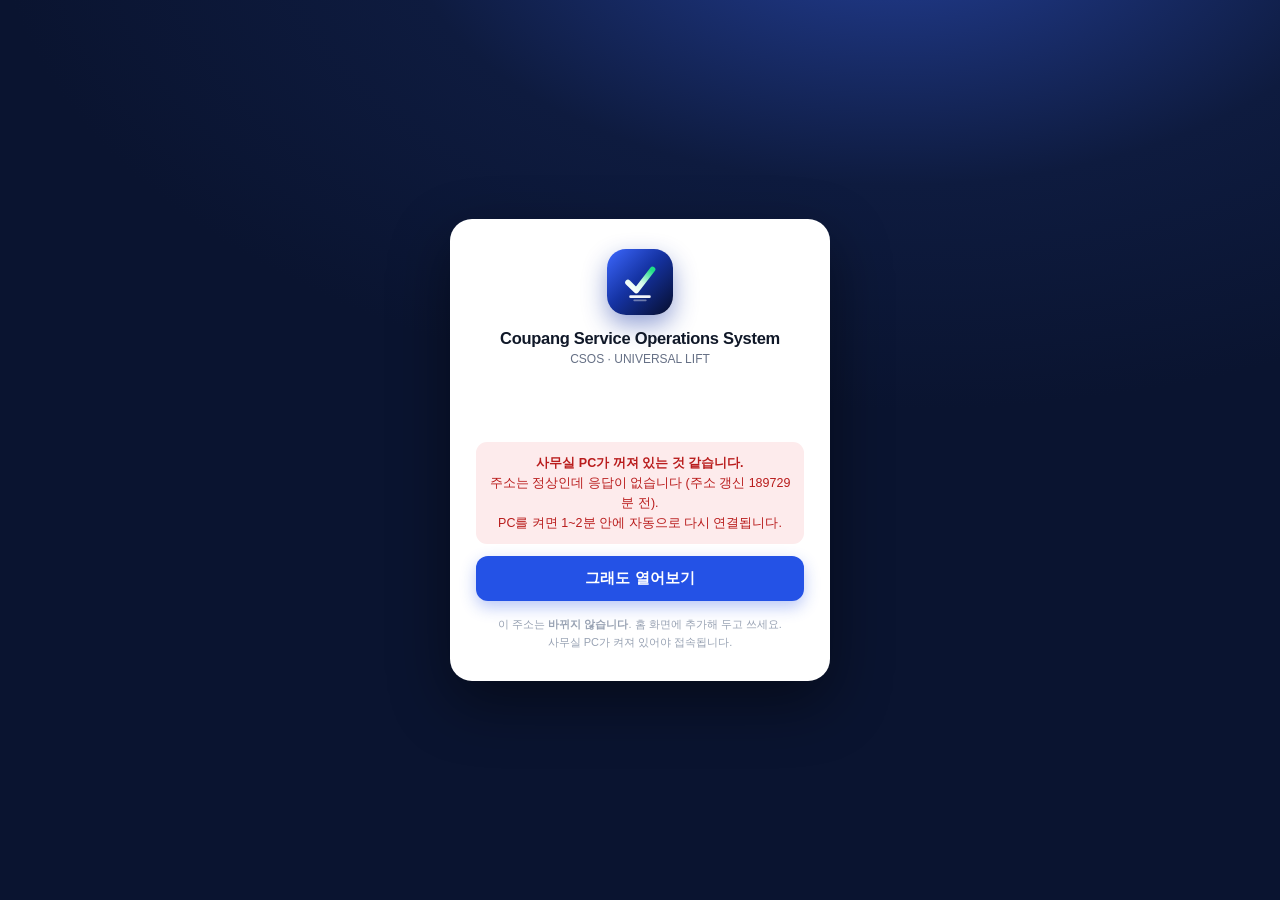
==== docs/index.html @ f4313d32 "모바일 접속 고정화: 홈 화면 아이콘이 터널 주소가 아닌 고정 진입점을 향하게" ====
<!doctype html>
<html lang="ko"><head><meta charset="utf-8">
<meta name="viewport" content="width=device-width,initial-scale=1,viewport-fit=cover">
<meta name="theme-color" content="#0E1B3F">
<title>Coupang Service Operations System</title>
<link rel="icon" href="icon.svg" type="image/svg+xml">
<link rel="apple-touch-icon" href="icon-180.png">
<link rel="manifest" href="manifest.json">
<meta name="apple-mobile-web-app-capable" content="yes">
<meta name="apple-mobile-web-app-title" content="CSOS">
<meta name="apple-mobile-web-app-status-bar-style" content="black-translucent">
<meta name="theme-color" content="#060D2B">
<style>
:root{--navy:#0E1B3F;--brand:#2452E6}
*{margin:0;padding:0;box-sizing:border-box}
body{font-family:"Nanum Gothic","Malgun Gothic",-apple-system,sans-serif;
 background:radial-gradient(900px 500px at 70% -10%,#24409A,var(--navy) 55%,#0A1430);
 min-height:100vh;display:flex;align-items:center;justify-content:center;padding:22px;color:#fff}
.card{background:#fff;color:#101828;border-radius:22px;padding:30px 26px;max-width:380px;width:100%;
 text-align:center;box-shadow:0 22px 60px rgba(0,0,0,.45)}
.logo{width:66px;height:66px;margin:0 auto 14px;border-radius:19px;
 background:linear-gradient(135deg,#3D68FF,#1533A3 46%,#060D2B);display:flex;align-items:center;justify-content:center;
 box-shadow:0 10px 24px rgba(21,51,163,.45)}
.logo svg{width:46px;height:46px}
h1{font-size:16.5px;letter-spacing:-.3px;margin-bottom:4px}
.sub{font-size:12px;color:#667085;margin-bottom:20px}
.state{font-size:13.5px;color:#475467;min-height:44px;display:flex;align-items:center;justify-content:center;gap:8px}
.spin{width:15px;height:15px;border:2.5px solid #E4E9F0;border-top-color:var(--brand);
 border-radius:50%;animation:s .8s linear infinite;display:inline-block}
@keyframes s{to{transform:rotate(360deg)}}
a.btn{display:block;margin-top:12px;background:var(--brand);color:#fff;text-decoration:none;
 padding:13px;border-radius:12px;font-weight:800;font-size:14.5px;box-shadow:0 6px 16px rgba(36,82,230,.32)}
.err{background:#FDEBEC;color:#B91C1C;border-radius:11px;padding:11px;font-size:12.5px;line-height:1.6;margin-top:12px}
.tip{font-size:11px;color:#98A2B3;margin-top:14px;line-height:1.65}
</style></head>
<body><div class="card">
  <div class="logo"><svg viewBox="0 0 512 512" aria-hidden="true">
    <defs><linearGradient id="lg" x1=".08" y1="1" x2=".92" y2="0">
      <stop offset="0" stop-color="#fff"/><stop offset=".46" stop-color="#D6FBEA"/>
      <stop offset="1" stop-color="#1FDD86"/></linearGradient></defs>
    <path d="M122 262 L214 352 L396 116" fill="none" stroke="url(#lg)" stroke-width="62"
          stroke-linecap="round" stroke-linejoin="round"/>
    <rect x="136" y="404" width="240" height="30" rx="15" fill="#fff" opacity=".95"/>
    <rect x="182" y="452" width="148" height="18" rx="9" fill="#fff" opacity=".4"/></svg></div>
  <h1>Coupang Service Operations System</h1>
  <div class="sub">CSOS · UNIVERSAL LIFT</div>
  <div class="state" id="st"><span class="spin"></span> 접속 주소를 확인하는 중…</div>
  <div id="act"></div>
  <div class="tip">이 주소는 <b>바뀌지 않습니다</b>. 홈 화면에 추가해 두고 쓰세요.<br>
    사무실 PC가 켜져 있어야 접속됩니다.</div>
</div>
<script>
/* 고정 진입점: 현재 살아있는 터널 주소(endpoint.json)를 읽어 자동 이동한다.
   터널 주소가 바뀌어도 이 페이지 주소는 그대로이므로 폰 북마크를 고칠 필요가 없다. */
(async () => {
  const st = document.getElementById('st'), act = document.getElementById('act');

  /* 살아 있는지 **직접 찔러 보고** 넘어간다.
     예전에는 주소만 읽고 바로 이동해서, 터널이 죽어 있으면 폰에는 브라우저 기본 오류
     ("사이트에 연결할 수 없습니다")만 뜨고 왜 안 되는지 알 길이 없었다. */
  const alive = async (url) => {
    try{
      const c = new AbortController();
      const timer = setTimeout(()=>c.abort(), 8000);
      await fetch(url.replace(/\/$/,'') + '/api/ping?t=' + Date.now(),
                  {cache:'no-store', mode:'no-cors', signal:c.signal});
      clearTimeout(timer);
      return true;                       // no-cors라 내용은 못 읽지만, 응답이 오면 살아 있다
    }catch(e){ return false; }
  };

  const fail = (title, body, url) => {
    st.textContent = '';
    act.innerHTML = `<div class="err"><b>${title}</b><br>${body}</div>` +
      (url ? `<a class="btn" href="${url}">그래도 열어보기</a>` : '');
  };

  let d;
  try{
    const r = await fetch('endpoint.json?t=' + Date.now(), {cache:'no-store'});
    d = await r.json();
    if(!d.url) throw new Error('no url');
  }catch(e){
    return fail('접속 주소를 찾지 못했습니다.',
      '사무실 PC가 꺼져 있거나 아직 갱신 전일 수 있습니다.<br>' +
      'PC에서 <b>[CSOS 폰 접속 QR]</b>을 한 번 실행하면 갱신됩니다.');
  }

  st.innerHTML = '<span class="spin"></span> 연결을 확인하는 중…';
  if(!(await alive(d.url))){
    const min = d.updated ? Math.round((Date.now() - new Date(d.updated).getTime())/60000) : null;
    return fail('사무실 PC가 꺼져 있는 것 같습니다.',
      '주소는 정상인데 응답이 없습니다' + (min!=null ? ` (주소 갱신 ${min}분 전)` : '') + '.<br>' +
      'PC를 켜면 1~2분 안에 자동으로 다시 연결됩니다.', d.url);
  }
  st.innerHTML = '접속합니다…';
  act.innerHTML = `<a class="btn" href="${d.url}">바로 열기</a>`;
  location.replace(d.url);
})();
</script>
</body></html>
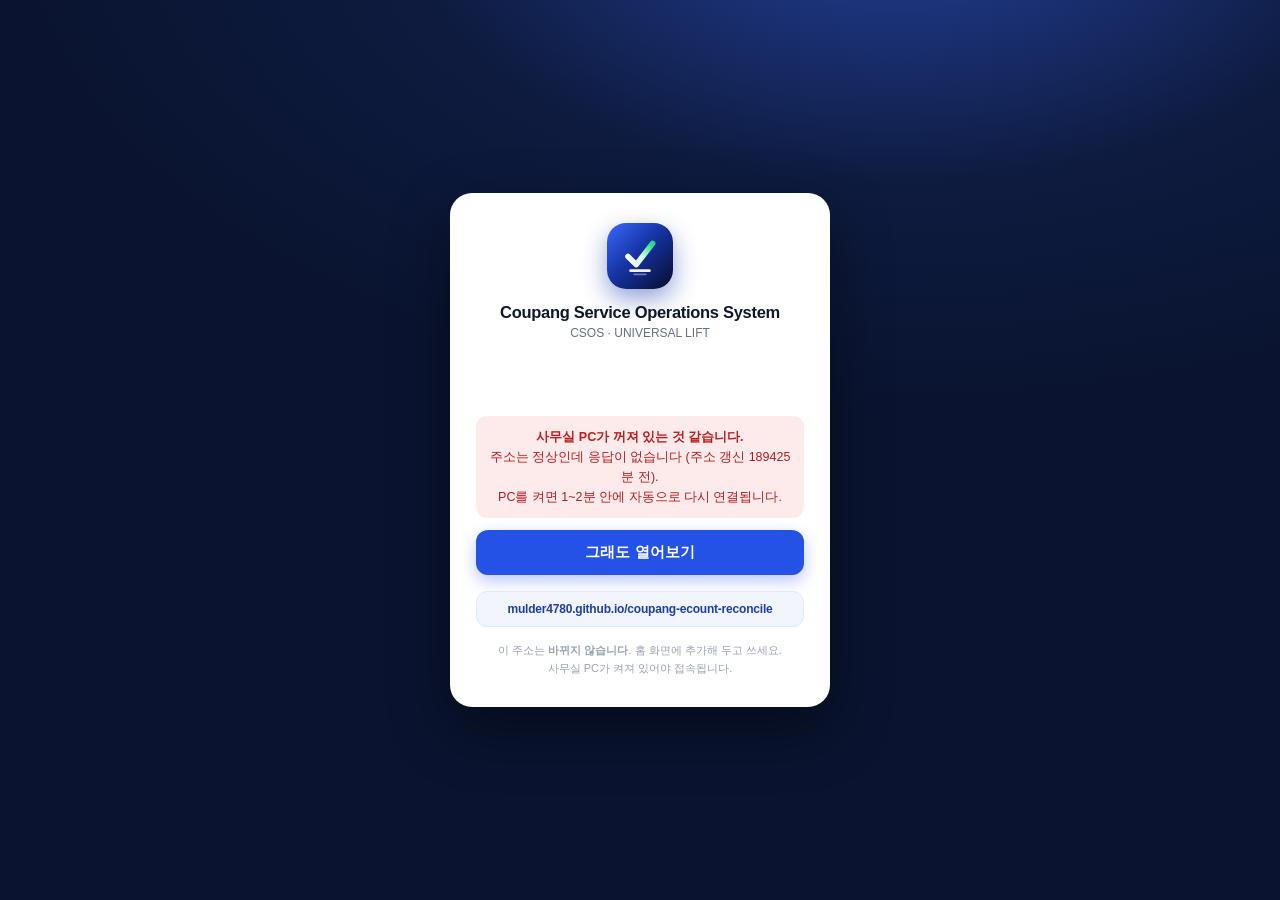
==== commit 40bfd46b: "앱: 고정 접속 주소 상시 표기 + 크롬 설치(서비스 워커) 양쪽 출처 지원 - 닫히는 "고정 주소에서 설치" 배너를 없애고, 대시보드에 고정 주소를   항상 보이는 카드로 표기(" ====
--- a/docs/index.html
+++ b/docs/index.html
@@ -32,6 +32,8 @@
  padding:13px;border-radius:12px;font-weight:800;font-size:14.5px;box-shadow:0 6px 16px rgba(36,82,230,.32)}
 .err{background:#FDEBEC;color:#B91C1C;border-radius:11px;padding:11px;font-size:12.5px;line-height:1.6;margin-top:12px}
 .tip{font-size:11px;color:#98A2B3;margin-top:14px;line-height:1.65}
+.addr{margin-top:16px;background:#F2F5FB;border:1px solid #E1E8F5;border-radius:11px;padding:10px 12px;
+ font-size:12px;font-weight:800;color:#1C3FA8;word-break:break-all;letter-spacing:-.2px}
 </style></head>
 <body><div class="card">
   <div class="logo"><svg viewBox="0 0 512 512" aria-hidden="true">
@@ -46,12 +48,19 @@
   <div class="sub">CSOS · UNIVERSAL LIFT</div>
   <div class="state" id="st"><span class="spin"></span> 접속 주소를 확인하는 중…</div>
   <div id="act"></div>
+  <div class="addr">mulder4780.github.io/coupang-ecount-reconcile</div>
   <div class="tip">이 주소는 <b>바뀌지 않습니다</b>. 홈 화면에 추가해 두고 쓰세요.<br>
     사무실 PC가 켜져 있어야 접속됩니다.</div>
 </div>
 <script>
 /* 고정 진입점: 현재 살아있는 터널 주소(endpoint.json)를 읽어 자동 이동한다.
    터널 주소가 바뀌어도 이 페이지 주소는 그대로이므로 폰 북마크를 고칠 필요가 없다. */
+/* 크롬이 [설치 및 바로가기 만들기]로 진짜 앱 설치를 해 주려면 서비스 워커가 있어야 한다.
+   없으면 메뉴를 눌러도 아무 일이 안 일어나거나 단순 북마크만 생긴다. */
+if ('serviceWorker' in navigator) {
+  navigator.serviceWorker.register('sw.js').catch(() => {});
+}
+
 (async () => {
   const st = document.getElementById('st'), act = document.getElementById('act');
 
@@ -93,9 +102,35 @@
       '주소는 정상인데 응답이 없습니다' + (min!=null ? ` (주소 갱신 ${min}분 전)` : '') + '.<br>' +
       'PC를 켜면 1~2분 안에 자동으로 다시 연결됩니다.', d.url);
   }
-  st.innerHTML = '접속합니다…';
-  act.innerHTML = `<a class="btn" href="${d.url}">바로 열기</a>`;
-  location.replace(d.url);
+  /* ★ 바로 넘겨 버리면 이 화면에서 [설치 및 바로가기 만들기]를 누를 틈이 없다.
+       홈 화면 아이콘은 **이 주소에서** 만들어야 오래 가는데, 페이지가 즉시 사라지니
+       설치를 할 수가 없었다(2026-07-27 실제 증상).
+       그래서 설치된 앱으로 열었을 때만 즉시 넘기고, 브라우저에서 그냥 열었을 때는
+       잠깐 멈춰 설치할 기회를 준다. ?stay=1 을 붙이면 아예 안 넘어간다. */
+  const installed = window.matchMedia('(display-mode: standalone)').matches
+                 || window.navigator.standalone === true;
+  const stay = new URLSearchParams(location.search).has('stay');
+  act.innerHTML = `<a class="btn" href="${d.url}">지금 열기</a>`;
+  if (installed) { location.replace(d.url); return; }
+  if (stay) { st.textContent = '이 화면에 머무릅니다. 메뉴에서 [설치 및 바로가기 만들기]를 누르세요.'; return; }
+
+  let left = 4;
+  const tick = () => {
+    st.textContent = `${left}초 후 접속합니다`;
+    if (left-- <= 0) { clearInterval(iv); location.replace(d.url); }
+  };
+  const iv = setInterval(tick, 1000); tick();
+  act.insertAdjacentHTML('beforeend',
+    `<button id="stayBtn" style="width:100%;margin-top:8px;background:#EEF2FF;color:#1C3FA8;
+      border:0;border-radius:12px;padding:12px;font-weight:800;font-size:14px;
+      font-family:inherit;cursor:pointer">여기서 홈 화면에 추가하기</button>
+     <div class="tip" style="margin-top:8px">
+       홈 화면 아이콘은 <b>이 주소로</b> 만들어야 나중에도 열립니다.</div>`);
+  document.getElementById('stayBtn').onclick = () => {
+    clearInterval(iv);
+    st.innerHTML = '<b>메뉴(⋮) → 설치 및 바로가기 만들기</b>를 누르세요.';
+    document.getElementById('stayBtn').remove();
+  };
 })();
 </script>
 </body></html>
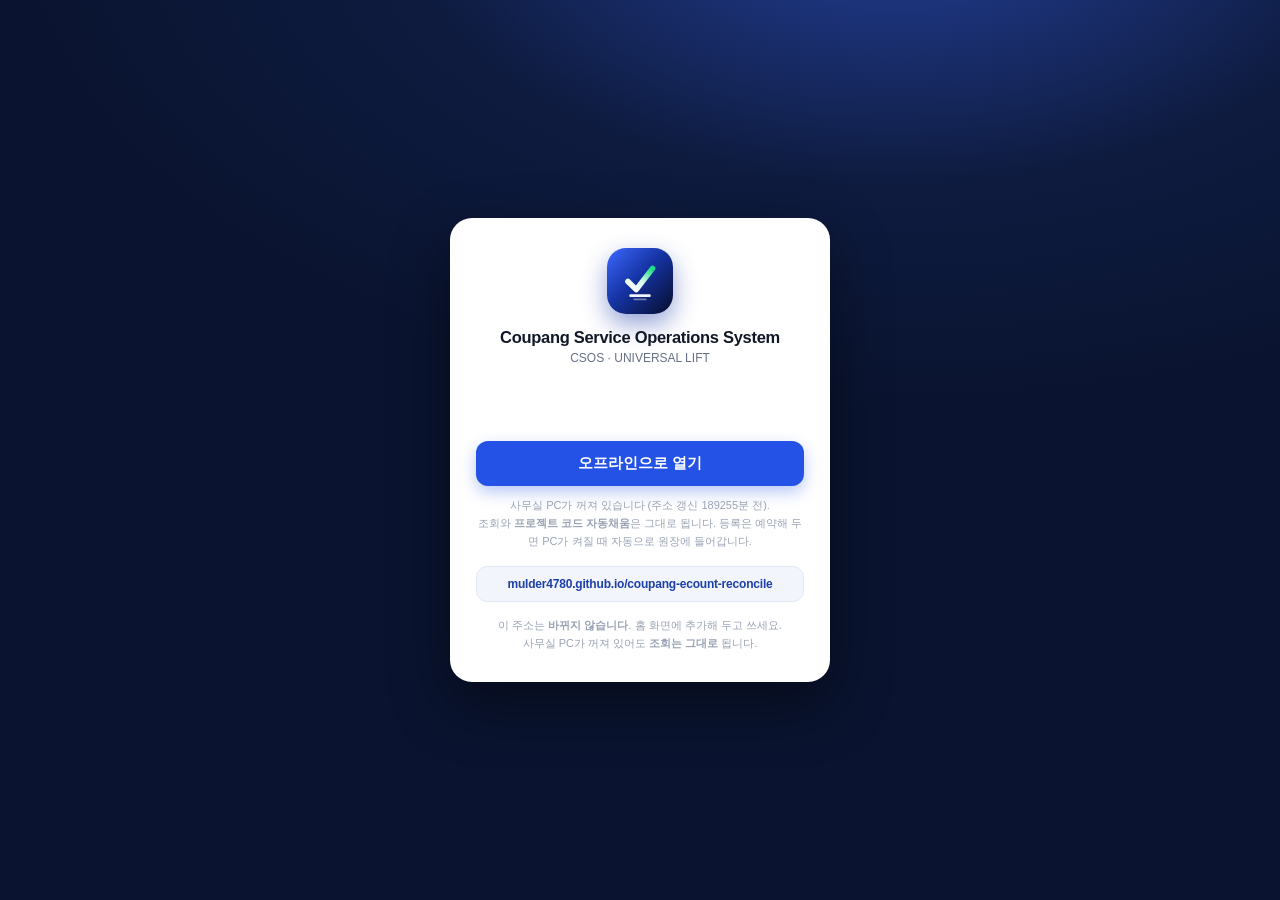
==== commit 9715d680: "프로젝트 코드 자동채움 + PC 없이 쓰는 폰 앱 프로젝트 코드 하나만 넣으면 나머지가 따라온다 - project_resolve.py: 코드 → 시트·행·ID 체인(접수/점검/작업" ====
--- a/docs/index.html
+++ b/docs/index.html
@@ -50,7 +50,7 @@
   <div id="act"></div>
   <div class="addr">mulder4780.github.io/coupang-ecount-reconcile</div>
   <div class="tip">이 주소는 <b>바뀌지 않습니다</b>. 홈 화면에 추가해 두고 쓰세요.<br>
-    사무실 PC가 켜져 있어야 접속됩니다.</div>
+    사무실 PC가 꺼져 있어도 <b>조회는 그대로</b> 됩니다.</div>
 </div>
 <script>
 /* 고정 진입점: 현재 살아있는 터널 주소(endpoint.json)를 읽어 자동 이동한다.
@@ -78,10 +78,15 @@
     }catch(e){ return false; }
   };
 
-  const fail = (title, body, url) => {
+  /* ★ 예전에는 여기서 끝이었다 — PC가 꺼져 있으면 폰에 오류만 뜨고 아무것도 못 했다.
+       이제는 **잠긴 사본으로 넘긴다**. 조회·프로젝트코드 자동채움·등록 예약은 PC 없이 된다. */
+  const offline = (why) => {
     st.textContent = '';
-    act.innerHTML = `<div class="err"><b>${title}</b><br>${body}</div>` +
-      (url ? `<a class="btn" href="${url}">그래도 열어보기</a>` : '');
+    act.innerHTML =
+      `<a class="btn" href="app.html">오프라인으로 열기</a>` +
+      `<div class="tip" style="margin-top:10px">${why}<br>` +
+      `조회와 <b>프로젝트 코드 자동채움</b>은 그대로 됩니다. 등록은 예약해 두면 ` +
+      `PC가 켜질 때 자동으로 원장에 들어갑니다.</div>`;
   };
 
   let d;
@@ -90,17 +95,13 @@
     d = await r.json();
     if(!d.url) throw new Error('no url');
   }catch(e){
-    return fail('접속 주소를 찾지 못했습니다.',
-      '사무실 PC가 꺼져 있거나 아직 갱신 전일 수 있습니다.<br>' +
-      'PC에서 <b>[CSOS 폰 접속 QR]</b>을 한 번 실행하면 갱신됩니다.');
+    return offline('사무실 PC가 꺼져 있습니다.');
   }
 
   st.innerHTML = '<span class="spin"></span> 연결을 확인하는 중…';
   if(!(await alive(d.url))){
     const min = d.updated ? Math.round((Date.now() - new Date(d.updated).getTime())/60000) : null;
-    return fail('사무실 PC가 꺼져 있는 것 같습니다.',
-      '주소는 정상인데 응답이 없습니다' + (min!=null ? ` (주소 갱신 ${min}분 전)` : '') + '.<br>' +
-      'PC를 켜면 1~2분 안에 자동으로 다시 연결됩니다.', d.url);
+    return offline('사무실 PC가 꺼져 있습니다' + (min!=null ? ` (주소 갱신 ${min}분 전)` : '') + '.');
   }
   /* ★ 바로 넘겨 버리면 이 화면에서 [설치 및 바로가기 만들기]를 누를 틈이 없다.
        홈 화면 아이콘은 **이 주소에서** 만들어야 오래 가는데, 페이지가 즉시 사라지니
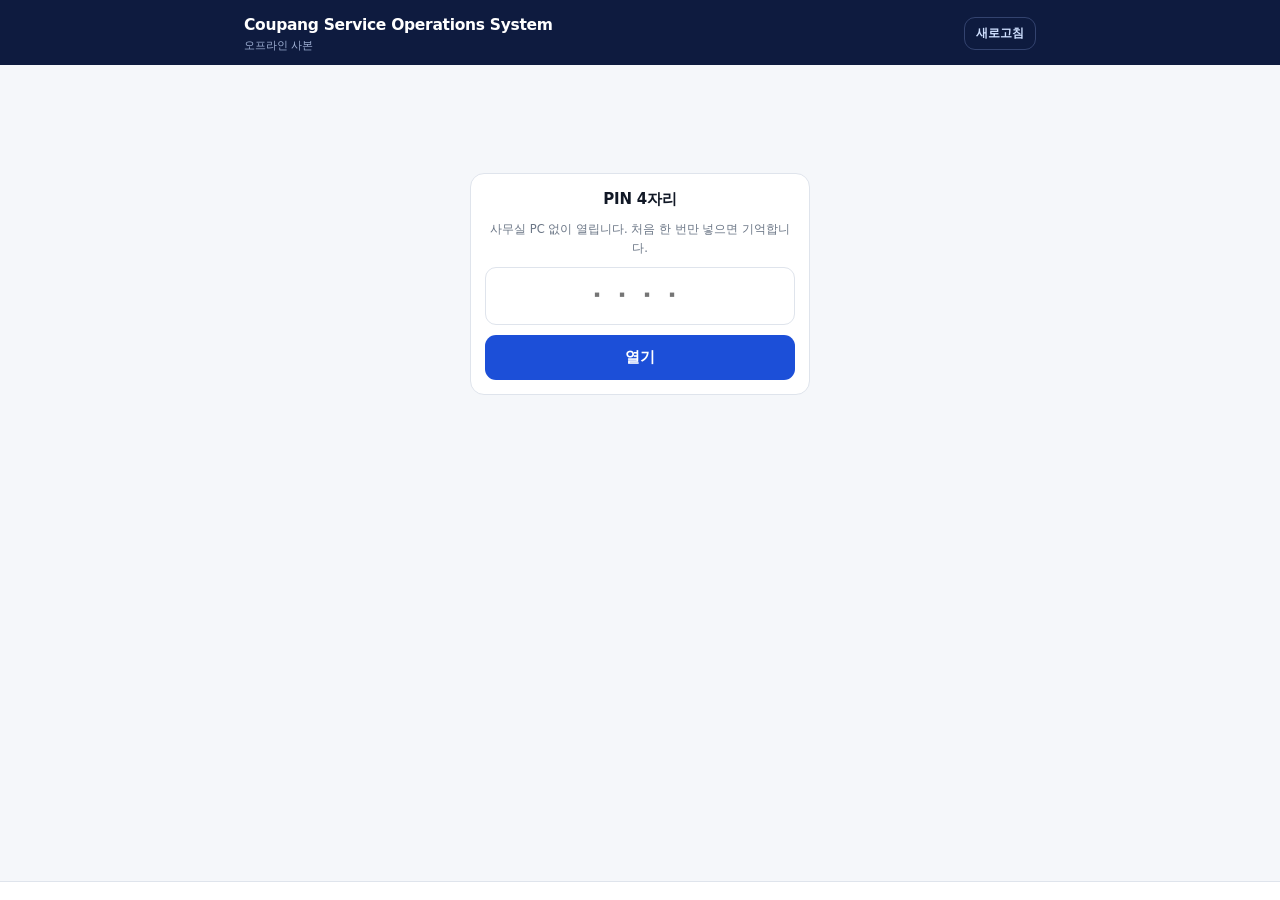
==== commit 862ec2d7: "PC가 꺼져도 폰이 그냥 열리게 — 자동 오프라인 전환 + 게시 자가치유 ■ 오늘 접속이 안 된 진짜 이유 터널이 밤새 새 주소로 바뀌었는데 **고정 주소는 옛 죽은 주소를 가리킨" ====
--- a/docs/index.html
+++ b/docs/index.html
@@ -80,13 +80,15 @@
 
   /* ★ 예전에는 여기서 끝이었다 — PC가 꺼져 있으면 폰에 오류만 뜨고 아무것도 못 했다.
        이제는 **잠긴 사본으로 넘긴다**. 조회·프로젝트코드 자동채움·등록 예약은 PC 없이 된다. */
+  /* ★ 예전에는 여기서 버튼을 하나 더 누르게 했다. 그런데 PC가 꺼져 있는 건
+       **예외가 아니라 흔한 상태**다(출장·퇴근 후). 매번 '열기'를 누르게 하면
+       사용자는 그냥 "또 안 되네"라고 느낀다. 그래서 바로 넘긴다.
+       왜 오프라인인지는 앱 안에서 알려 준다(사본 기준 시각과 함께). */
   const offline = (why) => {
-    st.textContent = '';
-    act.innerHTML =
-      `<a class="btn" href="app.html">오프라인으로 열기</a>` +
-      `<div class="tip" style="margin-top:10px">${why}<br>` +
-      `조회와 <b>프로젝트 코드 자동채움</b>은 그대로 됩니다. 등록은 예약해 두면 ` +
-      `PC가 켜질 때 자동으로 원장에 들어갑니다.</div>`;
+    st.textContent = '사무실 PC가 꺼져 있어 저장된 사본으로 엽니다…';
+    act.innerHTML = `<a class="btn" href="app.html">바로 열기</a>`;
+    try{ sessionStorage.setItem('csos_offline_why', why || ''); }catch(e){}
+    location.replace('app.html');
   };
 
   let d;
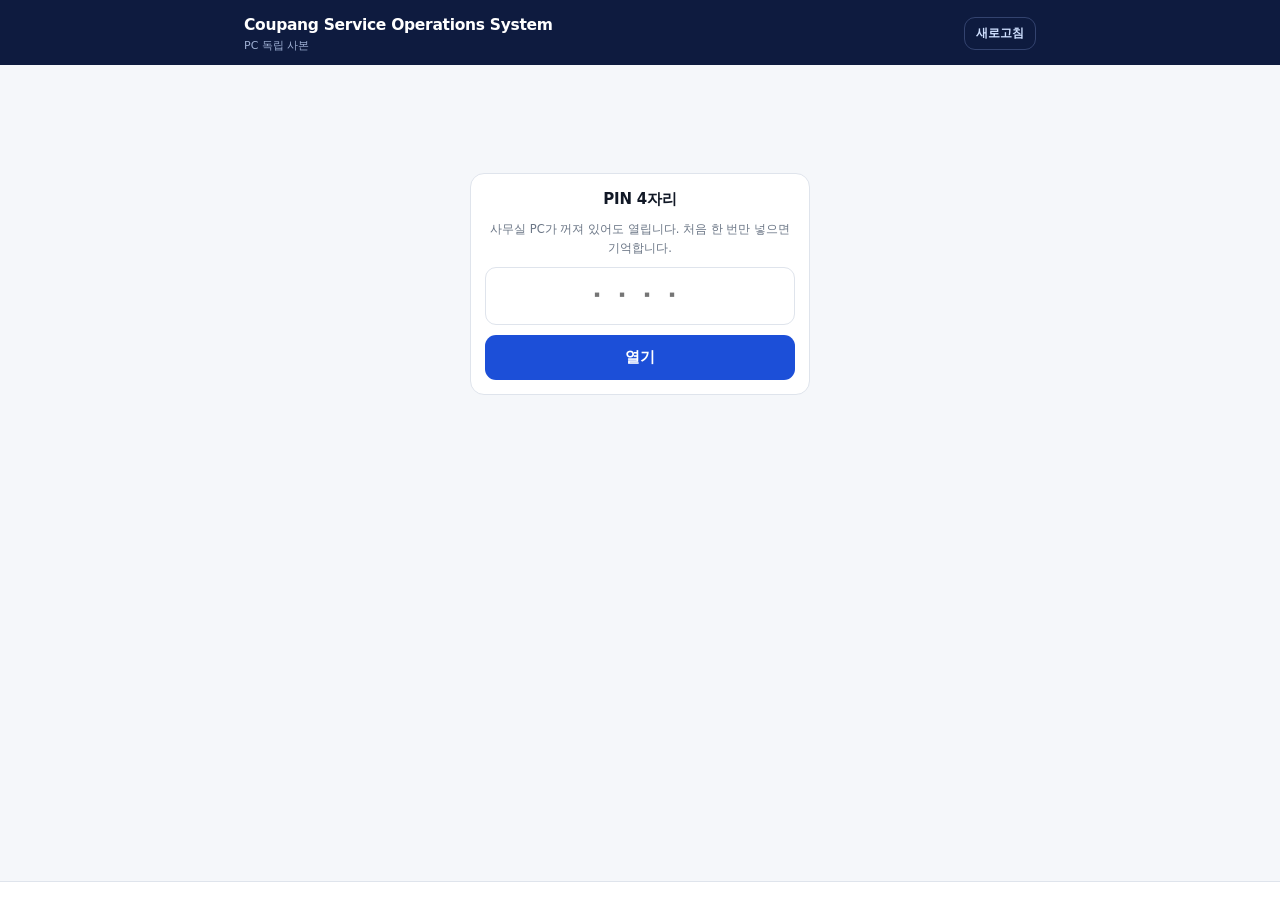
==== commit 57eaf7b1: "폰 앱 시작 경로를 PC 독립 PWA로 전환" ====
--- a/docs/index.html
+++ b/docs/index.html
@@ -46,94 +46,20 @@
     <rect x="182" y="452" width="148" height="18" rx="9" fill="#fff" opacity=".4"/></svg></div>
   <h1>Coupang Service Operations System</h1>
   <div class="sub">CSOS · UNIVERSAL LIFT</div>
-  <div class="state" id="st"><span class="spin"></span> 접속 주소를 확인하는 중…</div>
-  <div id="act"></div>
+  <div class="state" id="st"><span class="spin"></span> PC 독립 앱을 여는 중…</div>
+  <div id="act"><a class="btn" href="app.html">PC 없이 열기</a></div>
   <div class="addr">mulder4780.github.io/coupang-ecount-reconcile</div>
   <div class="tip">이 주소는 <b>바뀌지 않습니다</b>. 홈 화면에 추가해 두고 쓰세요.<br>
     사무실 PC가 꺼져 있어도 <b>조회는 그대로</b> 됩니다.</div>
 </div>
 <script>
-/* 고정 진입점: 현재 살아있는 터널 주소(endpoint.json)를 읽어 자동 이동한다.
-   터널 주소가 바뀌어도 이 페이지 주소는 그대로이므로 폰 북마크를 고칠 필요가 없다. */
-/* 크롬이 [설치 및 바로가기 만들기]로 진짜 앱 설치를 해 주려면 서비스 워커가 있어야 한다.
-   없으면 메뉴를 눌러도 아무 일이 안 일어나거나 단순 북마크만 생긴다. */
+/* 고정 진입점은 언제나 GitHub Pages의 잠긴 사본 앱으로 들어간다.
+   실시간 PC 앱은 app.html 안에서 살아 있을 때만 선택 연결한다.
+   시작 단계에서 터널을 먼저 확인하면 PC 종료·죽은 바로가기·느린 DNS 때문에
+   사용자는 고정 주소까지 죽었다고 느낀다. */
 if ('serviceWorker' in navigator) {
   navigator.serviceWorker.register('sw.js').catch(() => {});
 }
-
-(async () => {
-  const st = document.getElementById('st'), act = document.getElementById('act');
-
-  /* 살아 있는지 **직접 찔러 보고** 넘어간다.
-     예전에는 주소만 읽고 바로 이동해서, 터널이 죽어 있으면 폰에는 브라우저 기본 오류
-     ("사이트에 연결할 수 없습니다")만 뜨고 왜 안 되는지 알 길이 없었다. */
-  const alive = async (url) => {
-    try{
-      const c = new AbortController();
-      const timer = setTimeout(()=>c.abort(), 8000);
-      await fetch(url.replace(/\/$/,'') + '/api/ping?t=' + Date.now(),
-                  {cache:'no-store', mode:'no-cors', signal:c.signal});
-      clearTimeout(timer);
-      return true;                       // no-cors라 내용은 못 읽지만, 응답이 오면 살아 있다
-    }catch(e){ return false; }
-  };
-
-  /* ★ 예전에는 여기서 끝이었다 — PC가 꺼져 있으면 폰에 오류만 뜨고 아무것도 못 했다.
-       이제는 **잠긴 사본으로 넘긴다**. 조회·프로젝트코드 자동채움·등록 예약은 PC 없이 된다. */
-  /* ★ 예전에는 여기서 버튼을 하나 더 누르게 했다. 그런데 PC가 꺼져 있는 건
-       **예외가 아니라 흔한 상태**다(출장·퇴근 후). 매번 '열기'를 누르게 하면
-       사용자는 그냥 "또 안 되네"라고 느낀다. 그래서 바로 넘긴다.
-       왜 오프라인인지는 앱 안에서 알려 준다(사본 기준 시각과 함께). */
-  const offline = (why) => {
-    st.textContent = '사무실 PC가 꺼져 있어 저장된 사본으로 엽니다…';
-    act.innerHTML = `<a class="btn" href="app.html">바로 열기</a>`;
-    try{ sessionStorage.setItem('csos_offline_why', why || ''); }catch(e){}
-    location.replace('app.html');
-  };
-
-  let d;
-  try{
-    const r = await fetch('endpoint.json?t=' + Date.now(), {cache:'no-store'});
-    d = await r.json();
-    if(!d.url) throw new Error('no url');
-  }catch(e){
-    return offline('사무실 PC가 꺼져 있습니다.');
-  }
-
-  st.innerHTML = '<span class="spin"></span> 연결을 확인하는 중…';
-  if(!(await alive(d.url))){
-    const min = d.updated ? Math.round((Date.now() - new Date(d.updated).getTime())/60000) : null;
-    return offline('사무실 PC가 꺼져 있습니다' + (min!=null ? ` (주소 갱신 ${min}분 전)` : '') + '.');
-  }
-  /* ★ 바로 넘겨 버리면 이 화면에서 [설치 및 바로가기 만들기]를 누를 틈이 없다.
-       홈 화면 아이콘은 **이 주소에서** 만들어야 오래 가는데, 페이지가 즉시 사라지니
-       설치를 할 수가 없었다(2026-07-27 실제 증상).
-       그래서 설치된 앱으로 열었을 때만 즉시 넘기고, 브라우저에서 그냥 열었을 때는
-       잠깐 멈춰 설치할 기회를 준다. ?stay=1 을 붙이면 아예 안 넘어간다. */
-  const installed = window.matchMedia('(display-mode: standalone)').matches
-                 || window.navigator.standalone === true;
-  const stay = new URLSearchParams(location.search).has('stay');
-  act.innerHTML = `<a class="btn" href="${d.url}">지금 열기</a>`;
-  if (installed) { location.replace(d.url); return; }
-  if (stay) { st.textContent = '이 화면에 머무릅니다. 메뉴에서 [설치 및 바로가기 만들기]를 누르세요.'; return; }
-
-  let left = 4;
-  const tick = () => {
-    st.textContent = `${left}초 후 접속합니다`;
-    if (left-- <= 0) { clearInterval(iv); location.replace(d.url); }
-  };
-  const iv = setInterval(tick, 1000); tick();
-  act.insertAdjacentHTML('beforeend',
-    `<button id="stayBtn" style="width:100%;margin-top:8px;background:#EEF2FF;color:#1C3FA8;
-      border:0;border-radius:12px;padding:12px;font-weight:800;font-size:14px;
-      font-family:inherit;cursor:pointer">여기서 홈 화면에 추가하기</button>
-     <div class="tip" style="margin-top:8px">
-       홈 화면 아이콘은 <b>이 주소로</b> 만들어야 나중에도 열립니다.</div>`);
-  document.getElementById('stayBtn').onclick = () => {
-    clearInterval(iv);
-    st.innerHTML = '<b>메뉴(⋮) → 설치 및 바로가기 만들기</b>를 누르세요.';
-    document.getElementById('stayBtn').remove();
-  };
-})();
+location.replace('app.html');
 </script>
 </body></html>
